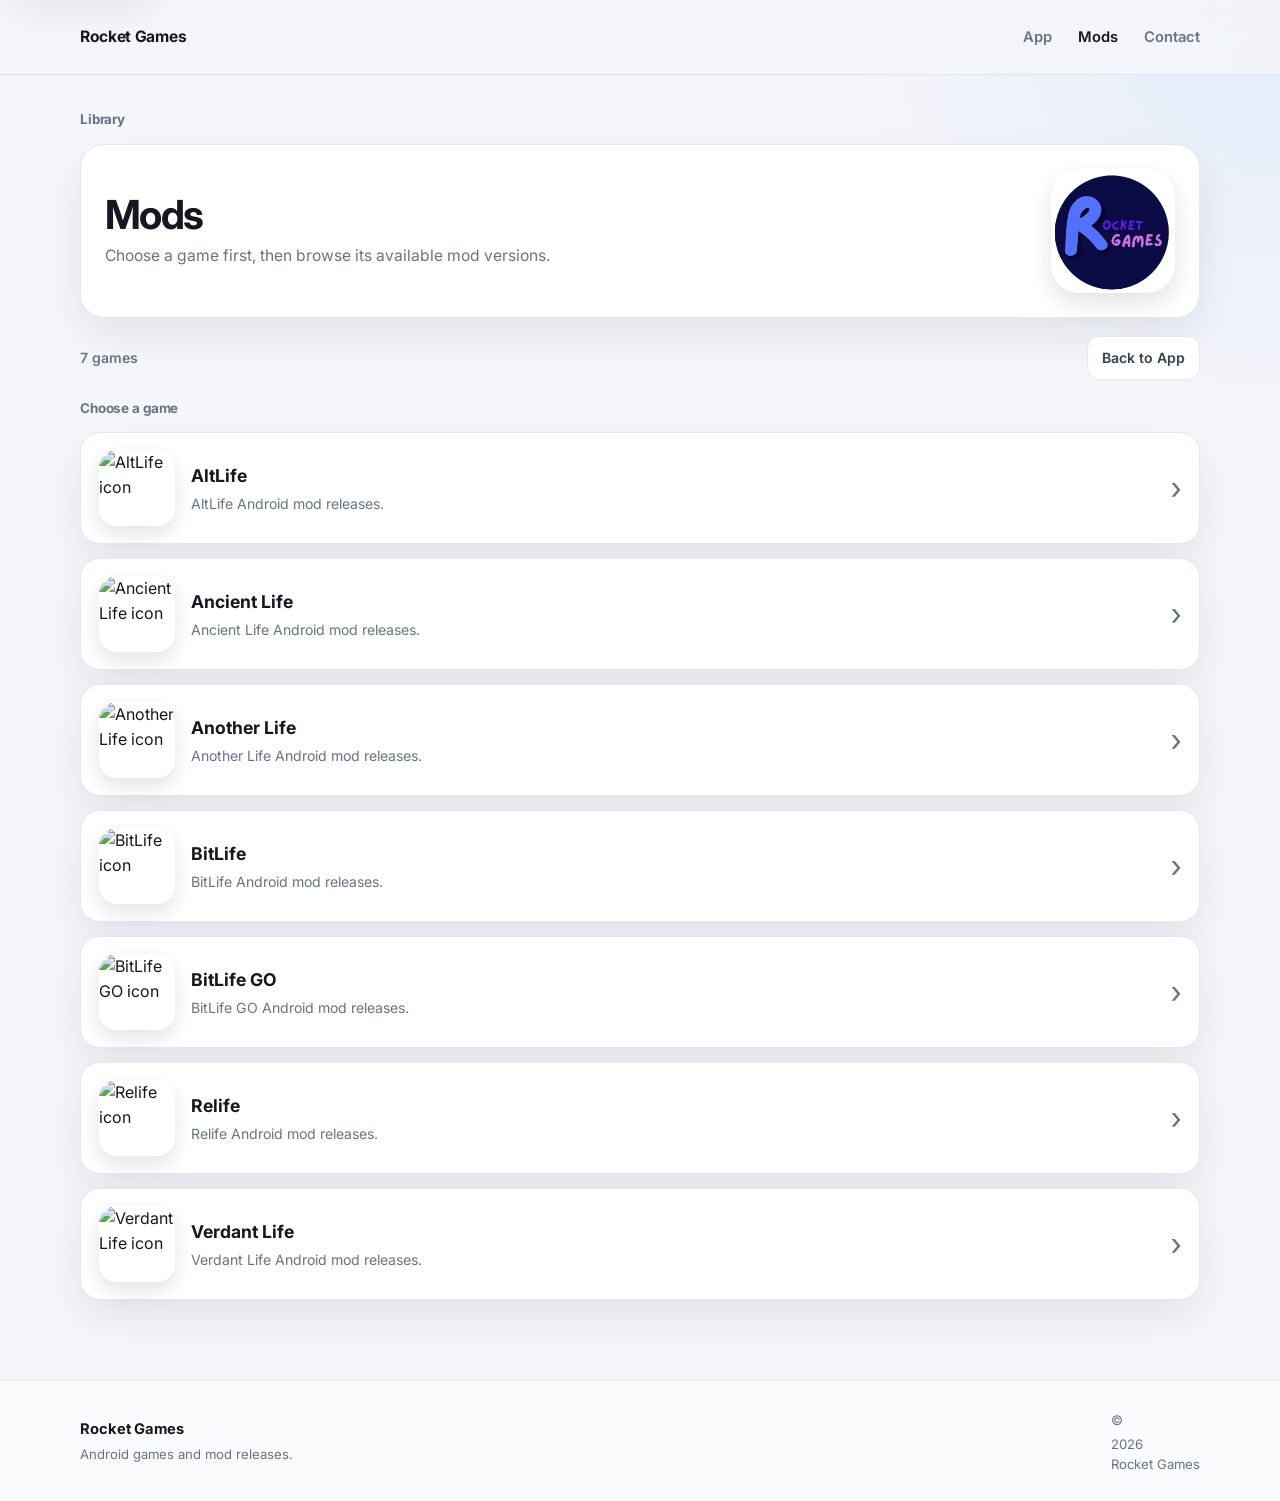
==== mods.html @ 9994f1d7 "Bust Mods script cache" ====
<!DOCTYPE html>
<html lang="en">
<head>
  <meta charset="UTF-8">
  <meta name="viewport" content="width=device-width, initial-scale=1, viewport-fit=cover">
  <meta name="theme-color" content="#f5f6fa">
  <meta name="description" content="Rocket Games mod releases and downloads.">
  <title>Mods — Rocket Games</title>

  <link rel="icon" type="image/png" href="./assets/mods-icon.png">
  <link rel="apple-touch-icon" href="./assets/mods-icon.png">
  <link rel="preconnect" href="https://fonts.googleapis.com">
  <link rel="preconnect" href="https://fonts.gstatic.com" crossorigin>
  <link href="https://fonts.googleapis.com/css2?family=Inter:wght@400;500;600;700;800&display=swap" rel="stylesheet">
  <link rel="stylesheet" href="./styles.css">
</head>
<body class="mods-page">
  <a class="skip-link" href="#modsMain">Skip to content</a>

  <header class="site-header">
    <nav class="nav shell" aria-label="Primary navigation">
      <div class="nav-title">Rocket Games</div>

      <button class="menu-toggle" id="menuToggle" type="button" aria-expanded="false" aria-controls="navLinks">
        <span></span><span></span><span></span>
        <span class="sr-only">Open navigation</span>
      </button>

      <div class="nav-links" id="navLinks">
        <a href="./index.html">App</a>
        <a href="./mods.html" aria-current="page">Mods</a>
        <a href="./index.html#contact">Contact</a>
      </div>
    </nav>
  </header>

  <main id="modsMain" class="mods-layout shell">
    <div class="section-caption">Library</div>
    <div class="mods-hero">
      <div class="mods-hero-copy">
        <h1>Mods</h1>
        <p>Choose a game first, then browse its available mod versions.</p>
      </div>
      <img class="mods-icon" src="./assets/mods-icon.png" alt="Rocket Games mods icon">
    </div>

    <div class="mods-count-row">
      <span class="mods-count" id="modsCount"></span>
      <a class="back-link" href="./index.html">Back to App</a>
    </div>

    <section id="gameSelectorView" aria-label="Choose a game">
      <div class="section-caption">Choose a game</div>
      <div class="game-selector" id="gameSelector"></div>
    </section>

    <section id="gameReleaseView" aria-label="Game mod releases" hidden>
      <div class="selected-game-bar">
        <button class="back-link game-back-button" id="backToGames" type="button">← Games</button>
        <div class="selected-game-title">
          <img id="selectedGameIcon" src="" alt="">
          <div>
            <span>Mod releases</span>
            <h2 id="selectedGameName"></h2>
          </div>
        </div>
      </div>

      <div class="mod-grid mods-page-grid" id="modGrid" aria-live="polite"></div>
    </section>
  </main>

  <footer class="footer">
    <div class="shell footer-row">
      <div>
        <strong>Rocket Games</strong>
        <span>Android games and mod releases.</span>
      </div>
      <p>© <span id="year"></span> Rocket Games</p>
    </div>
  </footer>

  <script type="module" src="./js/mods.js?v=20260924-1"></script>
</body>
</html>
---- styles.css ----
:root {
  --bg: #f5f6fa;
  --bg-soft: #eef1f7;
  --panel: #ffffff;
  --panel-2: #f8f9fd;
  --line: #e4e8f0;
  --line-strong: #d7ddea;
  --text: #151821;
  --muted: #687386;
  --accent: #1473ff;
  --accent-strong: #0e63e5;
  --green: #17a65a;
  --shadow: 0 18px 40px rgba(20, 25, 39, 0.08);
  --radius: 24px;
  --max: 1120px;
  --sans: "Inter", system-ui, -apple-system, BlinkMacSystemFont, "Segoe UI", sans-serif;
}
* { box-sizing: border-box; }
html { scroll-behavior: smooth; }
body {
  margin: 0;
  background:
    radial-gradient(circle at top right, rgba(20,115,255,0.08), transparent 28rem),
    var(--bg);
  color: var(--text);
  font-family: var(--sans);
  line-height: 1.55;
  -webkit-font-smoothing: antialiased;
}
img { max-width: 100%; display: block; }
a { color: inherit; }
button { font: inherit; }
button, a { -webkit-tap-highlight-color: transparent; }
:focus-visible { outline: 3px solid rgba(20,115,255,.35); outline-offset: 3px; }

.shell { width: min(calc(100% - 36px), var(--max)); margin-inline: auto; }
.sr-only { position: absolute; width: 1px; height: 1px; overflow: hidden; clip: rect(0,0,0,0); }
.skip-link { position: fixed; top: -56px; left: 12px; z-index: 100; background: var(--panel); border: 1px solid var(--line); border-radius: 10px; padding: 10px 14px; box-shadow: var(--shadow); }
.skip-link:focus { top: 12px; }

.site-header { position: sticky; top: 0; z-index: 50; background: rgba(245,246,250,.84); border-bottom: 1px solid rgba(215,221,234,.72); backdrop-filter: blur(18px); }
.nav { min-height: 74px; display: flex; align-items: center; justify-content: space-between; gap: 20px; }
.nav-title { font-weight: 700; font-size: .98rem; letter-spacing: -.02em; }
.nav-links { display: flex; align-items: center; gap: 26px; }
.nav-links a { text-decoration: none; color: var(--muted); font-size: .92rem; font-weight: 600; }
.nav-links a:hover, .nav-links a[aria-current="page"] { color: var(--text); }
.menu-toggle { display: none; width: 44px; height: 44px; border: 1px solid var(--line); border-radius: 12px; background: var(--panel); align-items: center; justify-content: center; flex-direction: column; gap: 4px; }
.menu-toggle span:not(.sr-only) { width: 18px; height: 2px; background: var(--text); border-radius: 2px; }

.page-top { padding-top: 38px; }
.section-caption { margin: 0 0 14px; color: var(--muted); font-size: .84rem; font-weight: 700; letter-spacing: -.01em; }
.app-store-card, .about-app-card, .feature-scroll-card, .contact-card, .mods-preview-card, .mod-card, .mods-hero { background: var(--panel); border: 1px solid var(--line); border-radius: var(--radius); box-shadow: var(--shadow); }

.app-store-card { padding: clamp(20px, 4vw, 34px); }
.app-summary { display: flex; gap: 24px; align-items: flex-start; }
.app-icon-image, .mods-icon, .mods-preview-icon {
  object-fit: cover;
  flex: 0 0 auto;
  box-shadow: 0 10px 24px rgba(21,24,33,0.12);
}
.app-icon-image, .mods-icon { width: 124px; height: 124px; border-radius: 28px; }
.mods-preview-icon { width: 72px; height: 72px; border-radius: 20px; }
.app-summary-copy { min-width: 0; flex: 1 1 auto; }
.app-summary-top { display: flex; align-items: flex-start; justify-content: space-between; gap: 18px; }
.app-summary-top h1 { margin: 0; font-size: clamp(2rem, 5vw, 3.15rem); line-height: 1.02; letter-spacing: -.05em; }
.platform-label { margin: 7px 0 0; color: var(--muted); font-size: .95rem; }
.status-badge { display: inline-flex; min-height: 34px; align-items: center; padding: 7px 12px; border-radius: 999px; background: #eef8f2; border: 1px solid #cfe9d9; color: var(--green); font-size: .8rem; font-weight: 700; white-space: nowrap; }
.app-description { margin: 18px 0 0; max-width: 760px; color: #3d4655; font-size: 1rem; }
.store-actions { display: flex; flex-wrap: wrap; gap: 10px; margin-top: 24px; }
.store-button { min-height: 48px; display: inline-flex; align-items: center; justify-content: center; padding: 12px 18px; border: 1px solid transparent; border-radius: 14px; font-size: .92rem; font-weight: 700; text-decoration: none; cursor: pointer; transition: background .15s ease, transform .15s ease, border-color .15s ease; }
.store-button:active { transform: scale(.98); }
.store-button.primary { background: var(--accent); color: #fff; }
.store-button.primary:hover { background: var(--accent-strong); }
.store-button[disabled] { opacity: .62; cursor: not-allowed; }

.app-meta-row { display: grid; grid-template-columns: repeat(5, minmax(0, 1fr)); gap: 14px; margin-top: 24px; }
.meta-pill { padding: 14px 16px; border: 1px solid var(--line); border-radius: 18px; background: var(--panel-2); }
.meta-label { display: block; color: var(--muted); font-size: .78rem; margin-bottom: 4px; }
.meta-pill strong { font-size: 1rem; letter-spacing: -.02em; }

.content-section { padding-top: 26px; padding-bottom: 10px; }
.section-header { display: flex; align-items: end; justify-content: space-between; gap: 24px; margin-bottom: 16px; }
.section-header h2, .mods-hero-copy h1 { margin: 0; font-size: clamp(1.8rem, 4vw, 2.5rem); line-height: 1.05; letter-spacing: -.04em; }

.about-app-card { padding: 22px; }
.about-tags { display: flex; flex-wrap: wrap; gap: 10px; margin-bottom: 18px; }
.about-tags span {
  min-height: 34px;
  display: inline-flex;
  align-items: center;
  padding: 7px 12px;
  border-radius: 999px;
  border: 1px solid var(--line);
  background: var(--panel-2);
  color: #344055;
  font-size: .84rem;
  font-weight: 600;
}
.about-lead {
  margin: 0;
  color: #3d4655;
  font-size: .98rem;
}
.playstore-points {
  display: grid;
  grid-template-columns: repeat(3, minmax(0, 1fr));
  gap: 14px;
  margin-top: 20px;
}
.playstore-points article {
  padding: 16px;
  border: 1px solid var(--line);
  border-radius: 18px;
  background: var(--panel-2);
}
.playstore-points strong,
.playstore-points span {
  display: block;
}
.playstore-points strong {
  margin-bottom: 7px;
  font-size: .94rem;
}
.playstore-points span {
  color: var(--muted);
  font-size: .86rem;
}

.feature-scroll-card { padding: 14px; }
.feature-scroll { display: flex; flex-direction: column; gap: 12px; max-height: 420px; overflow-y: auto; overflow-x: hidden; padding-right: 6px; scrollbar-width: thin; }
.feature-scroll::-webkit-scrollbar { width: 8px; }
.feature-scroll::-webkit-scrollbar-thumb { background: #c8d0dd; border-radius: 999px; }
.feature-item { width: 100%; min-height: 110px; padding: 18px; border: 1px solid var(--line); border-radius: 18px; background: var(--panel-2); }
.feature-item strong, .feature-item span { display: block; }
.feature-item strong { margin-bottom: 7px; font-size: .96rem; }
.feature-item span { color: var(--muted); font-size: .87rem; }

.mods-preview-card { min-height: 104px; display: flex; align-items: center; justify-content: space-between; gap: 18px; padding: 20px 24px; text-decoration: none; }
.mods-preview-card:hover { border-color: var(--line-strong); }
.mods-preview-copy { min-width: 0; flex: 1 1 auto; }
.mods-preview-copy strong, .mods-preview-copy span { display: block; }
.mods-preview-copy strong { font-size: 1.02rem; margin-bottom: 6px; }
.mods-preview-copy span { color: var(--muted); }
.mods-preview-arrow { font-size: 1.5rem; color: var(--muted); }

.contact-section { padding-bottom: 74px; }
.contact-card { padding: 24px; }
.contact-card p { margin: 0; color: var(--muted); }
.contact-links { display: flex; flex-wrap: wrap; gap: 10px; margin-top: 18px; }
.contact-links a { min-height: 42px; display: inline-flex; align-items: center; padding: 10px 14px; border: 1px solid var(--line); border-radius: 12px; background: var(--panel-2); text-decoration: none; color: #334055; font-size: .88rem; font-weight: 600; }
.contact-links a:hover { border-color: var(--line-strong); }

.mods-layout { min-height: calc(100vh - 160px); padding-top: 34px; padding-bottom: 80px; }
.mods-hero { padding: 24px; display: flex; align-items: center; justify-content: space-between; gap: 24px; }
.mods-hero-copy p { margin: 8px 0 0; color: var(--muted); font-size: .98rem; }
.mods-count-row { display: flex; align-items: center; justify-content: space-between; gap: 20px; margin: 18px 0 18px; }
.mods-count { color: var(--muted); font-size: .88rem; font-weight: 600; }
.back-link { min-height: 42px; display: inline-flex; align-items: center; padding: 10px 14px; border: 1px solid var(--line); border-radius: 12px; background: var(--panel); text-decoration: none; font-size: .88rem; font-weight: 600; color: #334055; }
.back-link:hover { border-color: var(--line-strong); }

.game-selector { display: flex; flex-direction: column; gap: 14px; }
.game-card {
  width: 100%;
  display: flex;
  align-items: center;
  gap: 16px;
  min-height: 112px;
  padding: 16px 18px;
  border: 1px solid var(--line);
  border-radius: 20px;
  background: var(--panel);
  box-shadow: var(--shadow);
  color: var(--text);
  text-align: left;
  cursor: pointer;
  transition: transform .15s ease, border-color .15s ease, background .15s ease;
}
.game-card:hover { border-color: var(--line-strong); background: var(--panel-2); }
.game-card:active { transform: scale(.995); }
.game-card img { width: 76px; height: 76px; border-radius: 18px; object-fit: cover; flex: 0 0 auto; box-shadow: 0 8px 20px rgba(21,24,33,.12); }
.game-card-copy { min-width: 0; flex: 1 1 auto; }
.game-card-copy strong, .game-card-copy small { display: block; }
.game-card-copy strong { font-size: 1.1rem; margin-bottom: 4px; }
.game-card-copy small { color: var(--muted); font-size: .88rem; }
.game-card-arrow { color: var(--muted); font-size: 2rem; line-height: 1; }

.selected-game-bar {
  display: flex;
  align-items: center;
  justify-content: space-between;
  gap: 18px;
  margin: 0 0 18px;
}
.game-back-button { cursor: pointer; }
.selected-game-title { display: flex; align-items: center; gap: 12px; min-width: 0; }
.selected-game-title img { width: 56px; height: 56px; border-radius: 14px; object-fit: cover; box-shadow: 0 8px 18px rgba(21,24,33,.1); }
.selected-game-title span { color: var(--muted); font-size: .78rem; font-weight: 600; }
.selected-game-title h2 { margin: 1px 0 0; font-size: 1.3rem; letter-spacing: -.025em; }

.mod-grid { display: grid; grid-template-columns: repeat(3, minmax(0, 1fr)); gap: 16px; }
.mods-page-grid { grid-template-columns: 1fr; }
.mod-card { overflow: hidden; }
.mod-card.latest { border-color: #cfe9d9; }
.mod-top { min-height: 74px; padding: 18px; border-bottom: 1px solid var(--line); background: linear-gradient(180deg, #fafbff, #f5f7fb); }
.mod-meta { display: flex; justify-content: space-between; gap: 12px; color: var(--muted); font-size: .8rem; font-weight: 600; }
.new-badge { color: var(--green); }
.mod-card h3 { margin: 16px 18px 6px; font-size: 1.05rem; line-height: 1.3; }
.mod-platform { margin: 0 18px 14px; color: var(--muted); font-size: .84rem; }
.mod-card details { border-top: 1px solid var(--line); }
.mod-card summary { padding: 14px 18px; cursor: pointer; list-style: none; color: var(--accent); font-size: .87rem; font-weight: 700; }
.mod-card summary::-webkit-details-marker { display: none; }
.mod-card summary::after { content: "+"; float: right; }
.mod-card details[open] summary::after { content: "−"; }
.mod-details { padding: 0 18px 18px; }
.requires-tag {
  margin: 0 0 12px;
  color: var(--muted);
  font-size: .8rem;
  font-weight: 600;
}
.mod-details ul { margin: 0 0 15px; padding-left: 18px; color: var(--muted); font-size: .86rem; }
.mod-links { display: flex; flex-wrap: wrap; gap: 8px; }
.mod-links a { flex: 1 1 120px; }
.button { min-height: 44px; display: inline-flex; align-items: center; justify-content: center; padding: 10px 14px; border: 1px solid transparent; border-radius: 12px; font-size: .88rem; font-weight: 700; text-decoration: none; }
.button.primary { background: var(--accent); color: #fff; }
.button.primary:hover { background: var(--accent-strong); }
.button.secondary { background: var(--panel-2); color: var(--text); border-color: var(--line); }
.button.secondary:hover { border-color: var(--line-strong); }

.footer { border-top: 1px solid var(--line); padding: 26px 0; background: rgba(255,255,255,.55); }
.footer-row { display: flex; align-items: center; justify-content: space-between; gap: 20px; }
.footer strong, .footer span { display: block; }
.footer strong { font-size: .92rem; }
.footer span, .footer p { margin: 3px 0 0; color: var(--muted); font-size: .82rem; }

@media (max-width: 920px) {
  .mod-grid, .playstore-points { grid-template-columns: repeat(2, minmax(0, 1fr)); }
  .mods-page-grid { grid-template-columns: 1fr; }
}
@media (max-width: 720px) {
  .shell { width: min(calc(100% - 24px), var(--max)); }
  .menu-toggle { display: flex; }
  .nav-links {
    position: absolute; top: calc(100% + 1px); left: 12px; right: 12px; display: none;
    flex-direction: column; align-items: stretch; gap: 0; padding: 8px;
    border: 1px solid var(--line); border-radius: 16px; background: rgba(255,255,255,.96); box-shadow: var(--shadow);
  }
  .nav-links.open { display: flex; }
  .nav-links a { min-height: 46px; display: flex; align-items: center; padding: 0 12px; border-radius: 10px; }
  .nav-links a:hover { background: var(--panel-2); }
  .app-summary { flex-direction: column; align-items: flex-start; }
  .app-summary-top { flex-direction: column; align-items: flex-start; }
  .app-icon-image, .mods-icon { width: 98px; height: 98px; border-radius: 22px; }
  .mods-preview-icon { width: 64px; height: 64px; border-radius: 18px; }
  .store-actions { flex-direction: column; }
  .store-actions .store-button { width: 100%; }
  .app-meta-row, .playstore-points { grid-template-columns: 1fr; }
  .mods-preview-card, .mods-hero { align-items: flex-start; }
  .mods-count-row, .footer-row { flex-direction: column; align-items: flex-start; }
  .mod-grid, .mods-page-grid { grid-template-columns: 1fr; }
  .selected-game-bar { align-items: flex-start; flex-direction: column; }
  .selected-game-title { order: -1; }
  .game-card { min-height: 98px; padding: 14px; }
  .game-card img { width: 66px; height: 66px; border-radius: 16px; }
}
@media (prefers-reduced-motion: reduce) {
  html { scroll-behavior: auto; }
  *, *::before, *::after { transition: none !important; animation: none !important; }
}

@media (max-width: 980px) {
  .app-meta-row {
    grid-template-columns: repeat(3, minmax(0, 1fr));
  }
}
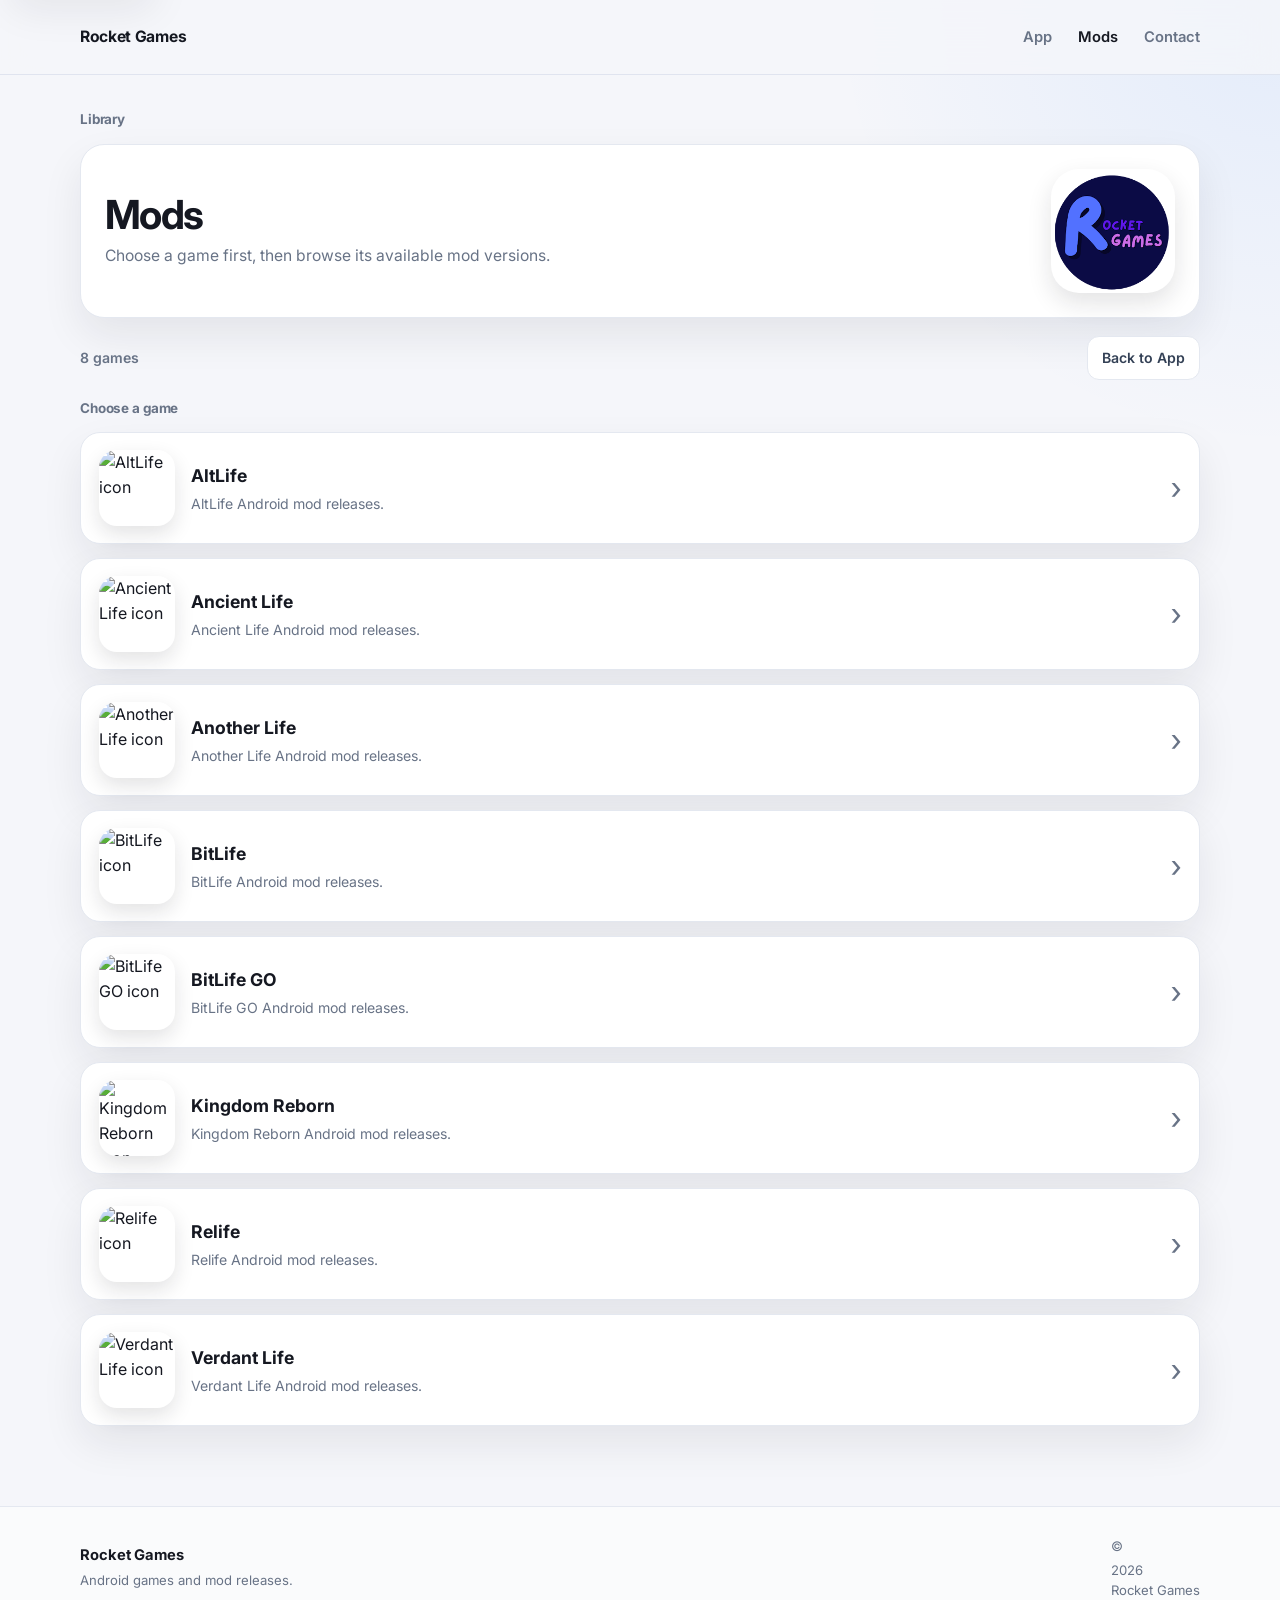
==== commit d03f1860: "Refresh Mods page assets" ====
--- a/mods.html
+++ b/mods.html
@@ -80,6 +80,6 @@
     </div>
   </footer>
 
-  <script type="module" src="./js/mods.js?v=20260924-1"></script>
+  <script type="module" src="./js/mods.js?v=20260930-1"></script>
 </body>
 </html>
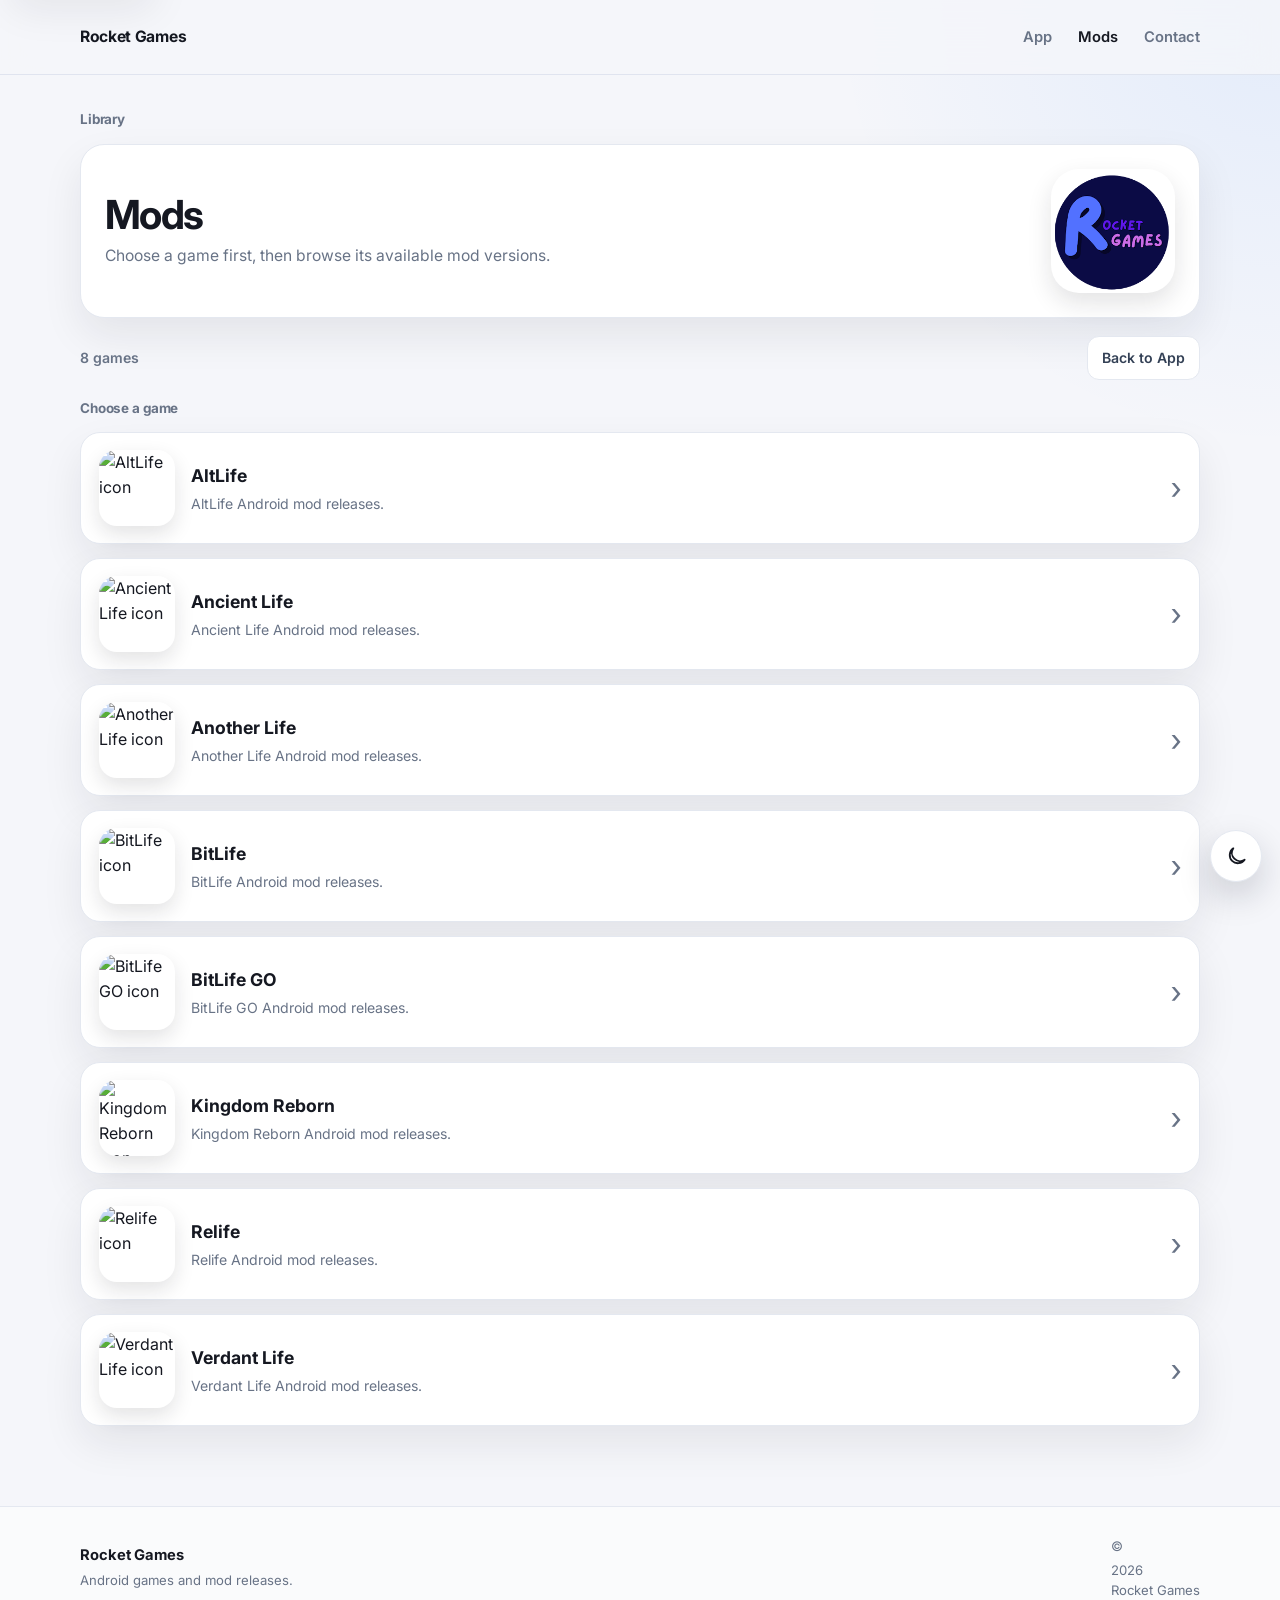
==== commit 859ba1be: "Move mod previews to games and add unavailable badges and dark mode" ====
--- a/mods.html
+++ b/mods.html
@@ -13,6 +13,7 @@
   <link rel="preconnect" href="https://fonts.gstatic.com" crossorigin>
   <link href="https://fonts.googleapis.com/css2?family=Inter:wght@400;500;600;700;800&display=swap" rel="stylesheet">
   <link rel="stylesheet" href="./styles.css">
+  <link rel="stylesheet" href="./mods.css?v=20261003-2">
 </head>
 <body class="mods-page">
   <a class="skip-link" href="#modsMain">Skip to content</a>
@@ -66,6 +67,11 @@
         </div>
       </div>
 
+      <details class="game-preview-panel" id="gamePreviewPanel">
+        <summary>Game preview</summary>
+        <div class="game-preview-content" id="gamePreviewContent"></div>
+      </details>
+
       <div class="mod-grid mods-page-grid" id="modGrid" aria-live="polite"></div>
     </section>
   </main>
@@ -80,6 +86,6 @@
     </div>
   </footer>
 
-  <script type="module" src="./js/mods.js?v=20260930-1"></script>
+  <script type="module" src="./js/mods.js?v=20261003-2"></script>
 </body>
 </html>
--- a/mods.css
+++ b/mods.css
@@ -0,0 +1,115 @@
+/* Mods-page theme, game-level previews and release status. */
+html[data-theme="dark"] {
+  --bg: #0e1117;
+  --bg-soft: #131821;
+  --panel: #171c25;
+  --panel-2: #1d2430;
+  --line: #2a3442;
+  --line-strong: #3a4657;
+  --text: #f4f7fb;
+  --muted: #9aa7b8;
+  --accent: #5d9eff;
+  --accent-strong: #77adff;
+  --green: #55cf88;
+  --shadow: 0 18px 42px rgba(0,0,0,.28);
+  color-scheme: dark;
+}
+html[data-theme="dark"] body {
+  background: radial-gradient(circle at top right, rgba(93,158,255,.07), transparent 28rem), var(--bg);
+}
+html[data-theme="dark"] .site-header { background: rgba(14,17,23,.9); border-bottom-color: var(--line); }
+html[data-theme="dark"] .footer { background: rgba(14,17,23,.7); }
+html[data-theme="dark"] .mod-top { background: linear-gradient(180deg, #1d2430, #171c25); }
+html[data-theme="dark"] .back-link { color: var(--text); }
+.game-preview-panel {
+  margin: 0 0 20px;
+  border: 1px solid var(--line);
+  border-radius: 20px;
+  background: var(--panel);
+  box-shadow: var(--shadow);
+  overflow: hidden;
+}
+.game-preview-panel > summary {
+  padding: 17px 20px;
+  cursor: pointer;
+  color: var(--text);
+  font-size: .95rem;
+  font-weight: 700;
+  list-style: none;
+}
+.game-preview-panel > summary::-webkit-details-marker { display: none; }
+.game-preview-panel > summary::after { content: "+"; float: right; color: var(--muted); }
+.game-preview-panel[open] > summary::after { content: "−"; }
+.game-preview-content { padding: 0 18px 18px; }
+.game-preview-content > .requires-tag { margin: 0; padding-top: 6px; }
+.game-preview-gallery { display: flex; flex-wrap: wrap; justify-content: center; align-items: flex-start; gap: 16px; }
+.game-preview-item {
+  flex: 0 1 256px;
+  min-width: 0;
+  margin: 0;
+  overflow: hidden;
+  border: 1px solid var(--line);
+  border-radius: 16px;
+  background: var(--panel-2);
+}
+.game-preview-item a { display: block; }
+.game-preview-item img, .game-preview-item video {
+  display: block;
+  width: 100%;
+  height: auto;
+  max-height: 520px;
+  object-fit: contain;
+}
+.unavailable-badge {
+  display: inline-flex;
+  align-items: center;
+  border: 1px solid #fecaca;
+  background: #fef2f2;
+  color: #b42318;
+  padding: 2px 9px;
+  border-radius: 999px;
+  font-size: .72rem;
+  font-weight: 800;
+  letter-spacing: .02em;
+  white-space: nowrap;
+}
+html[data-theme="dark"] .unavailable-badge {
+  border-color: #813d44;
+  background: #41212b;
+  color: #ffb4b4;
+}
+.mod-card.unavailable .mod-top { opacity: .85; }
+.theme-toggle-fab {
+  position: fixed;
+  right: 18px;
+  bottom: 18px;
+  z-index: 100;
+  width: 52px;
+  height: 52px;
+  border: 1px solid var(--line);
+  border-radius: 50%;
+  background: var(--panel);
+  color: var(--text);
+  box-shadow: 0 14px 34px rgba(15,23,42,.18);
+  display: flex;
+  align-items: center;
+  justify-content: center;
+  cursor: pointer;
+}
+.theme-toggle-fab svg {
+  width: 23px;
+  height: 23px;
+  fill: none;
+  stroke: currentColor;
+  stroke-width: 1.9;
+  stroke-linecap: round;
+  stroke-linejoin: round;
+}
+@media (max-width: 720px) {
+  html[data-theme="dark"] .nav-links { background: rgba(23,28,37,.98); }
+  .game-preview-item { flex-basis: min(100%, 260px); }
+  .theme-toggle-fab { right: 14px; bottom: 14px; width: 50px; height: 50px; }
+}
+@media (prefers-reduced-motion: reduce) {
+  .theme-toggle-fab { transition: none; }
+}
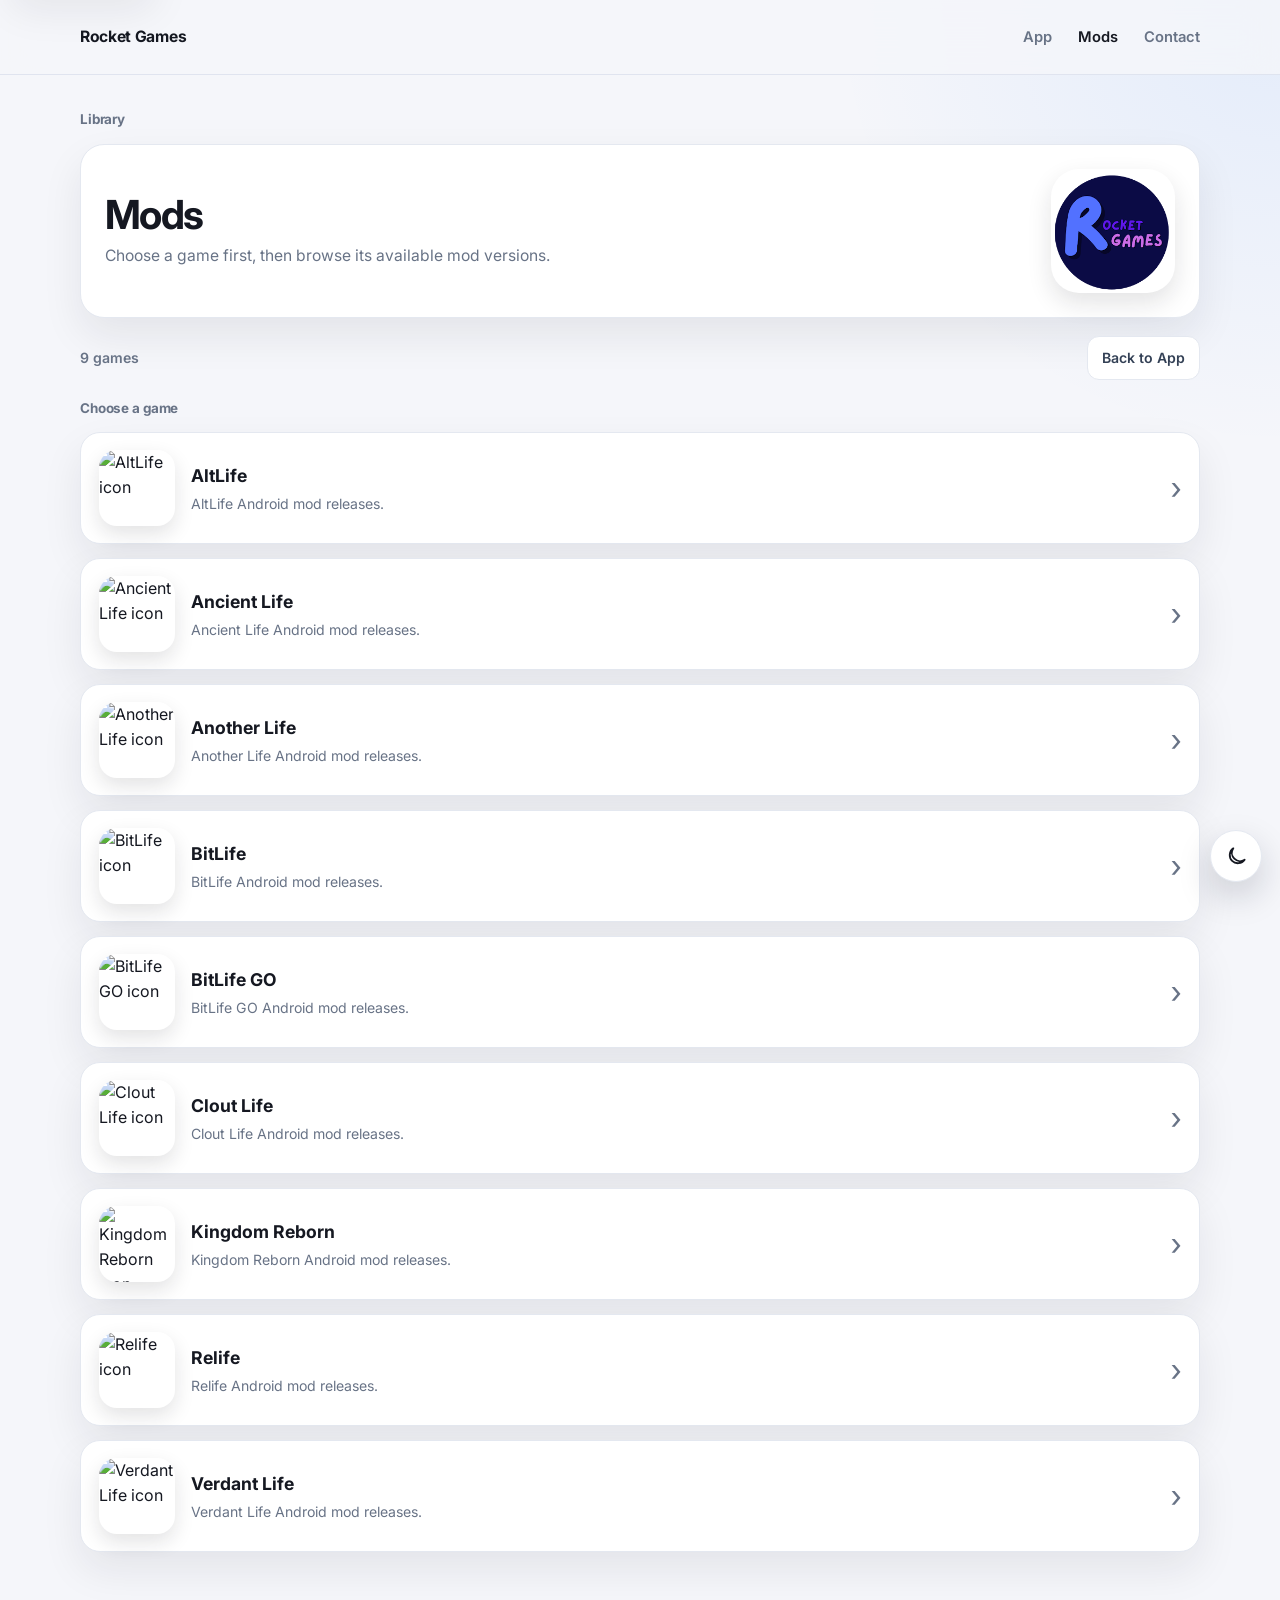
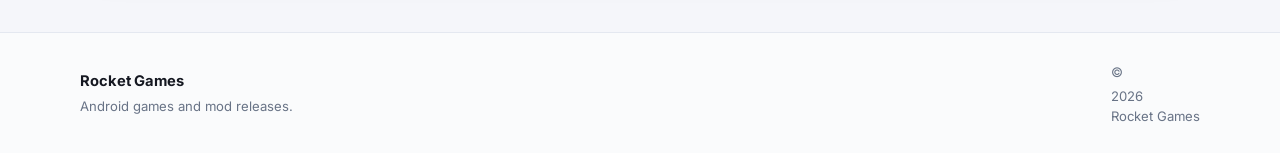
==== commit 58a34c5a: "Refresh mods page script cache for Clout Life" ====
--- a/mods.html
+++ b/mods.html
@@ -86,6 +86,6 @@
     </div>
   </footer>
 
-  <script type="module" src="./js/mods.js?v=20261003-2"></script>
+  <script type="module" src="./js/mods.js?v=20261004-1"></script>
 </body>
 </html>
